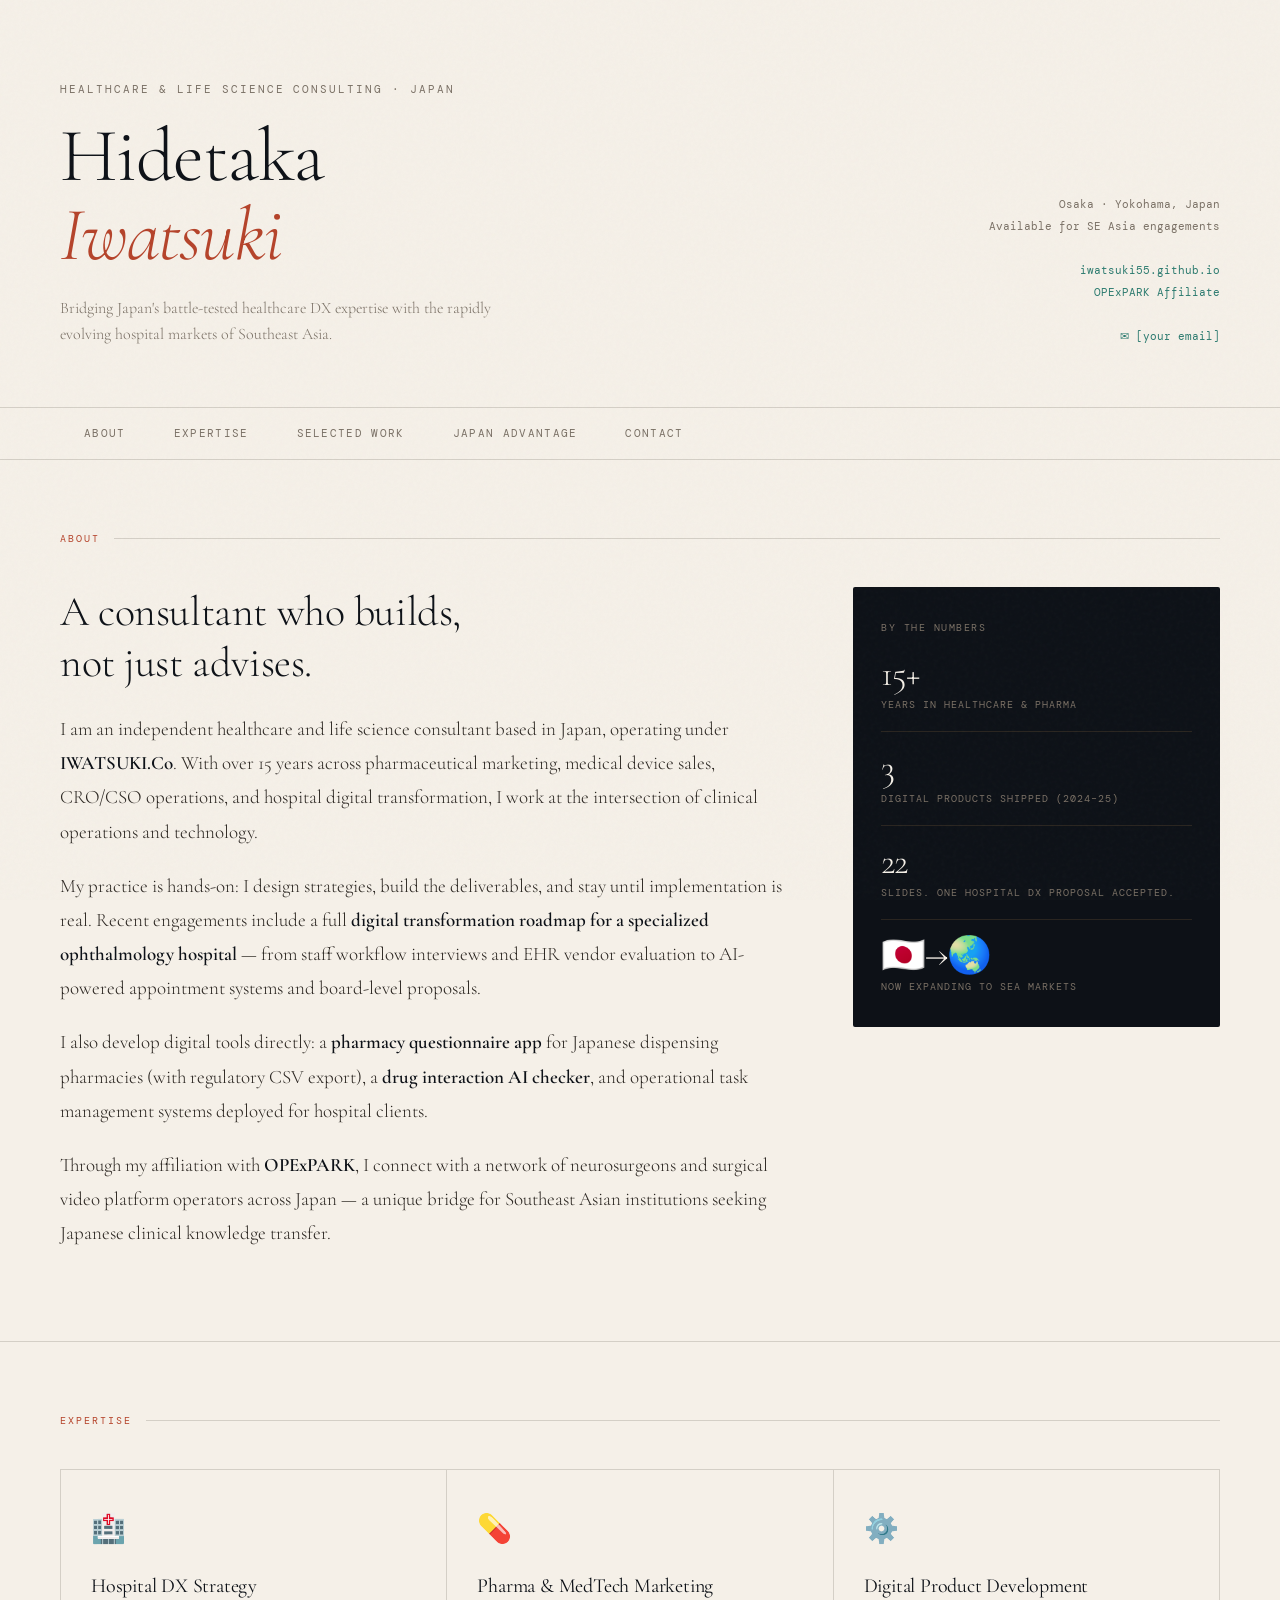
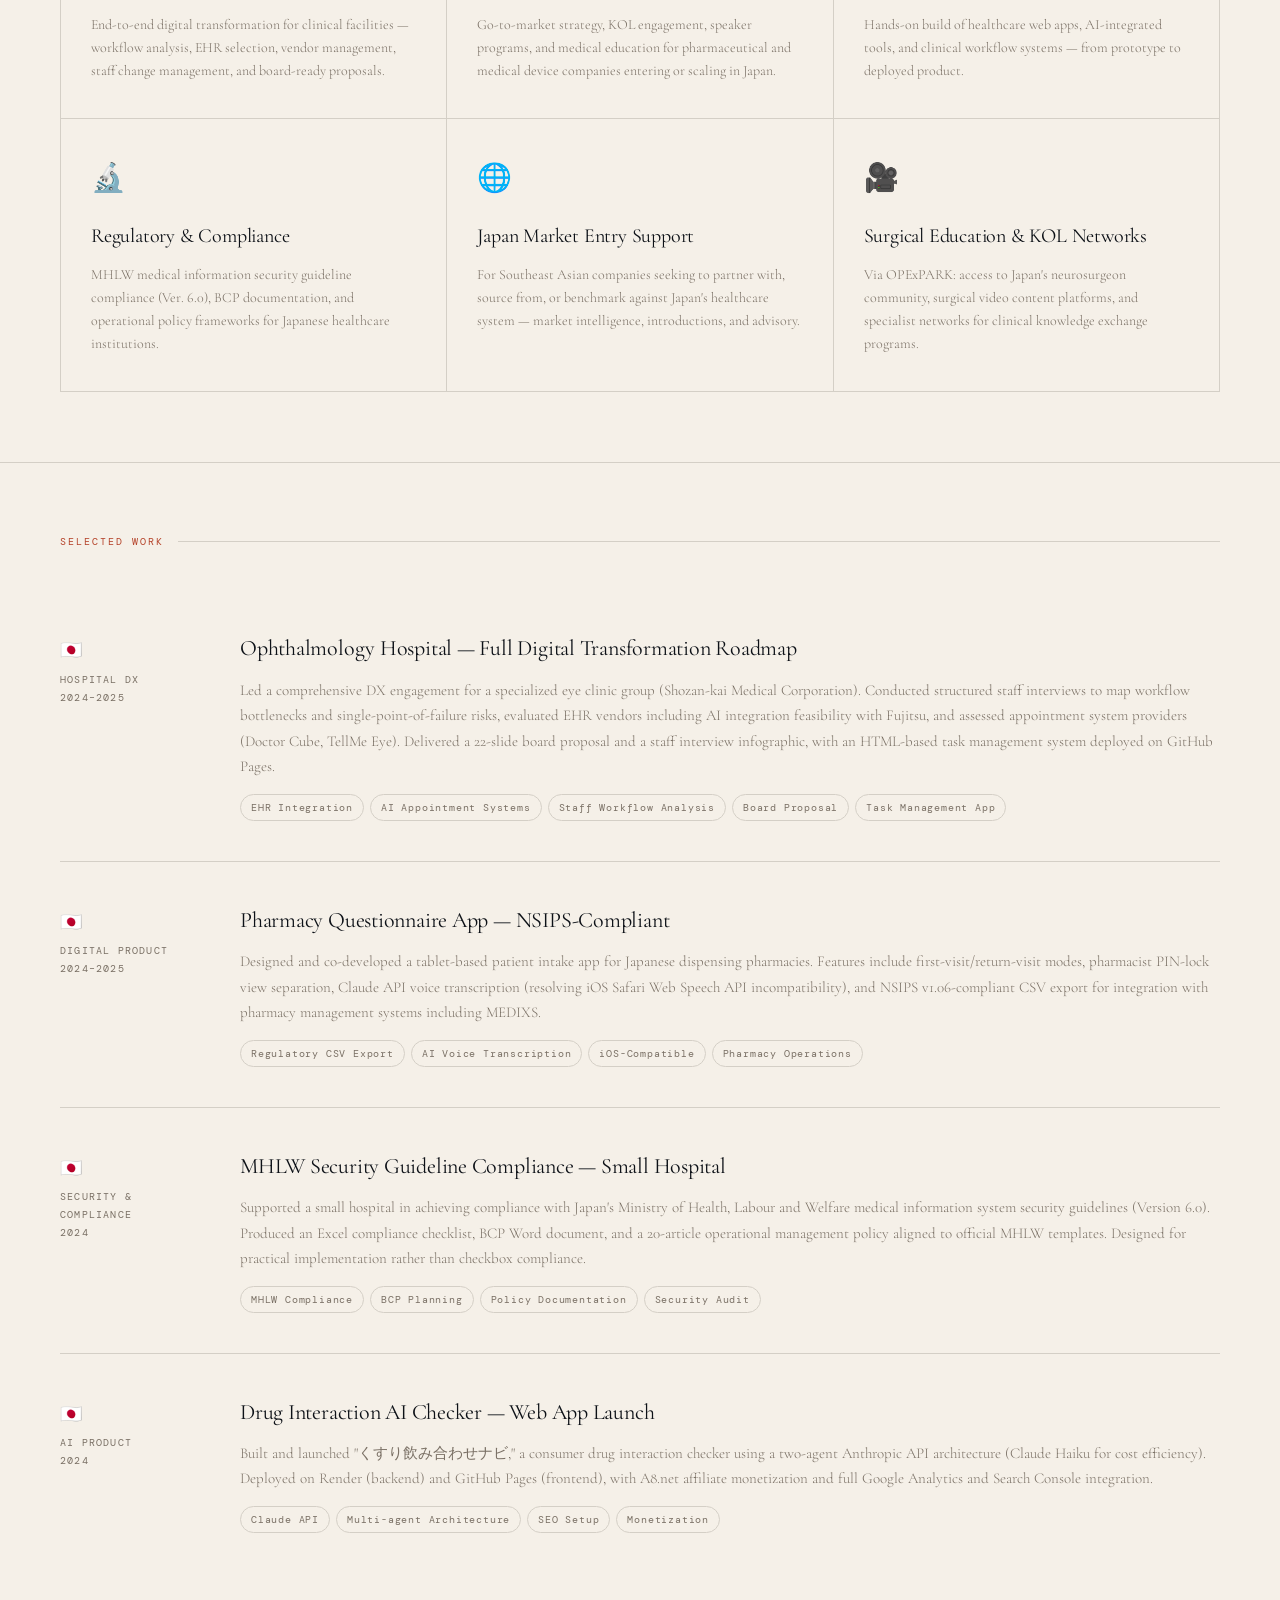
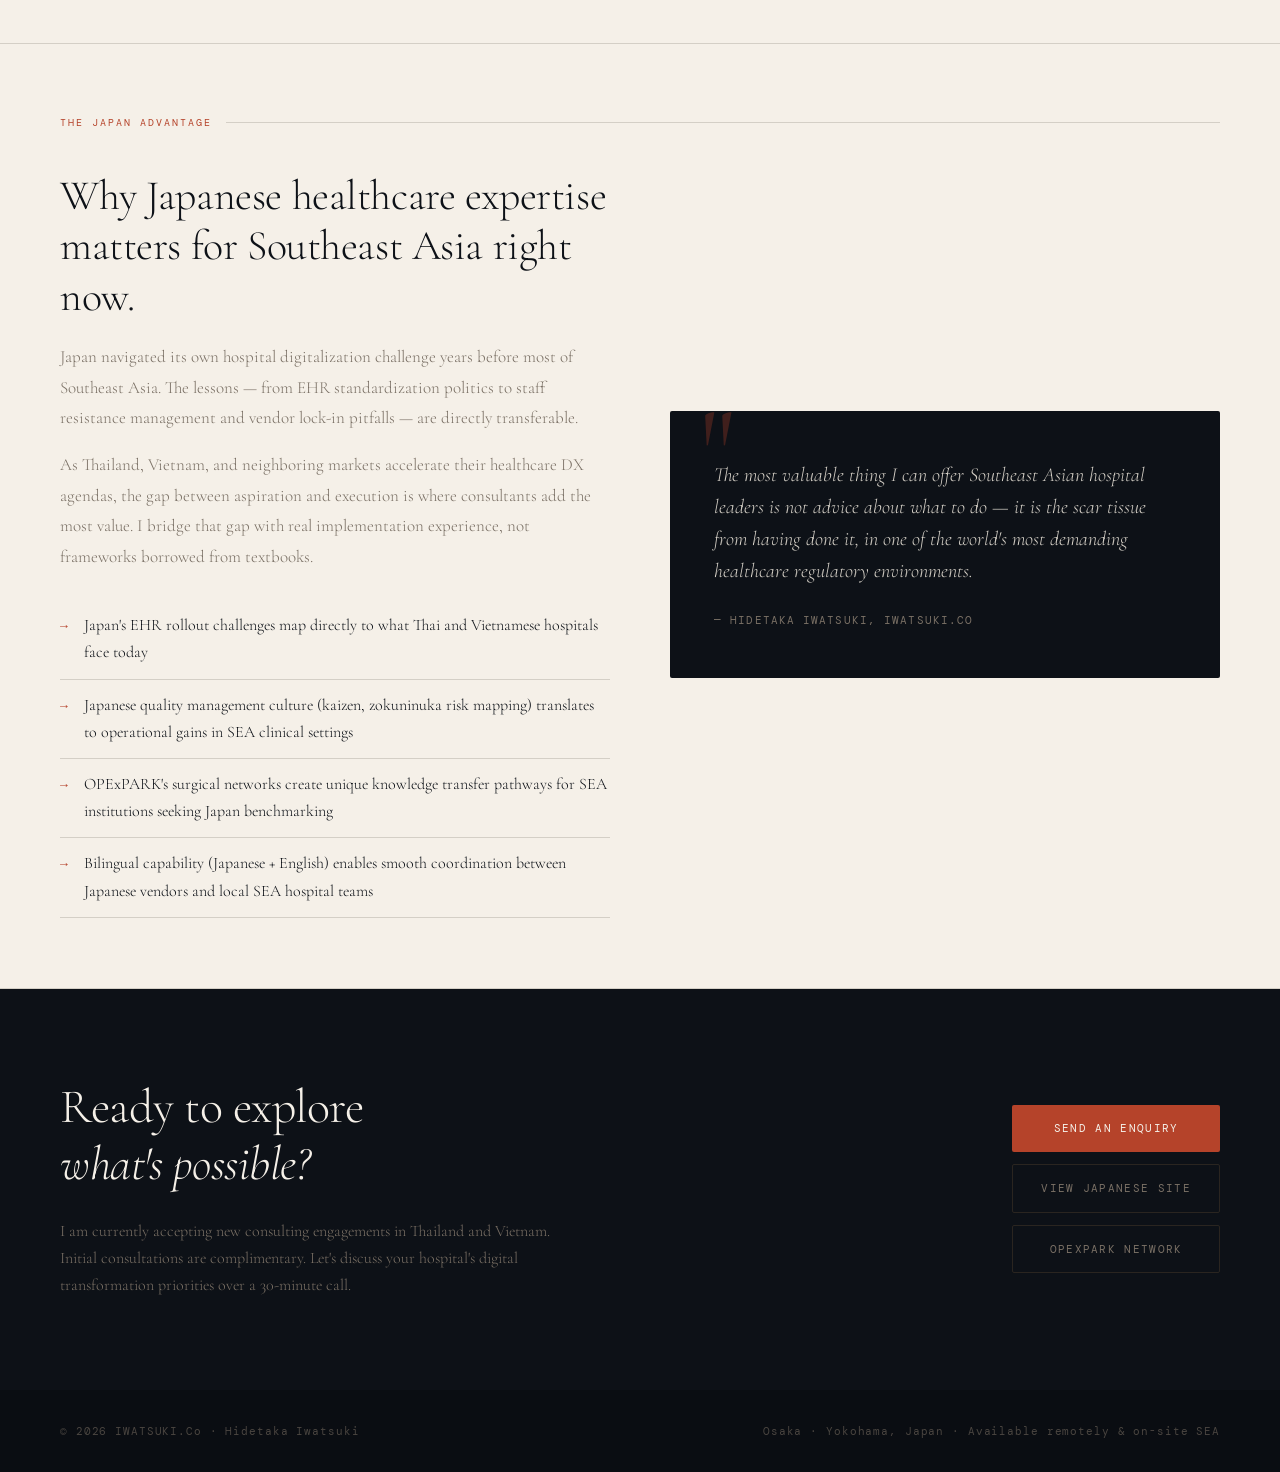
==== en/index.html @ a61d1fe3 "Rename :en:index.html to en/index.html" ====
<!DOCTYPE html>
<html lang="en">
<head>
<meta charset="UTF-8">
<meta name="viewport" content="width=device-width, initial-scale=1.0">
<title>Hidetaka Iwatsuki | Healthcare DX Consultant</title>
<link href="https://fonts.googleapis.com/css2?family=Cormorant+Garamond:ital,wght@0,300;0,400;0,600;1,300;1,400&family=DM+Mono:wght@300;400;500&display=swap" rel="stylesheet">
<style>
  :root {
    --ink: #0d1117;
    --paper: #f5f0e8;
    --accent: #b5432a;
    --muted: #7a7065;
    --line: #d4cfc6;
    --teal: #2a7a6e;
  }

  *, *::before, *::after { box-sizing: border-box; margin: 0; padding: 0; }

  html { scroll-behavior: smooth; }

  body {
    background: var(--paper);
    color: var(--ink);
    font-family: 'Cormorant Garamond', Georgia, serif;
    font-size: 18px;
    line-height: 1.7;
    overflow-x: hidden;
  }

  /* Grain texture overlay */
  body::before {
    content: '';
    position: fixed;
    inset: 0;
    background-image: url("data:image/svg+xml,%3Csvg viewBox='0 0 256 256' xmlns='http://www.w3.org/2000/svg'%3E%3Cfilter id='noise'%3E%3CfeTurbulence type='fractalNoise' baseFrequency='0.9' numOctaves='4' stitchTiles='stitch'/%3E%3C/filter%3E%3Crect width='100%25' height='100%25' filter='url(%23noise)' opacity='0.04'/%3E%3C/svg%3E");
    pointer-events: none;
    z-index: 1000;
    opacity: 0.6;
  }

  /* ── HEADER ── */
  header {
    position: relative;
    padding: 80px 60px 60px;
    border-bottom: 1px solid var(--line);
    display: grid;
    grid-template-columns: 1fr auto;
    align-items: end;
    gap: 40px;
    animation: fadeUp 0.9s ease both;
  }

  .header-eyebrow {
    font-family: 'DM Mono', monospace;
    font-size: 11px;
    letter-spacing: 0.18em;
    color: var(--muted);
    text-transform: uppercase;
    margin-bottom: 18px;
  }

  h1 {
    font-size: clamp(42px, 6vw, 76px);
    font-weight: 300;
    line-height: 1.05;
    letter-spacing: -0.02em;
  }

  h1 em {
    font-style: italic;
    color: var(--accent);
  }

  .header-sub {
    font-size: 16px;
    color: var(--muted);
    margin-top: 20px;
    font-weight: 300;
    max-width: 460px;
    line-height: 1.6;
  }

  .header-meta {
    text-align: right;
    font-family: 'DM Mono', monospace;
    font-size: 11px;
    color: var(--muted);
    line-height: 2;
  }

  .header-meta a {
    color: var(--teal);
    text-decoration: none;
    border-bottom: 1px solid transparent;
    transition: border-color 0.2s;
  }
  .header-meta a:hover { border-color: var(--teal); }

  /* ── NAV STRIPE ── */
  .nav-stripe {
    display: flex;
    gap: 0;
    border-bottom: 1px solid var(--line);
    padding: 0 60px;
    animation: fadeUp 0.9s 0.1s ease both;
    overflow-x: auto;
  }

  .nav-stripe a {
    font-family: 'DM Mono', monospace;
    font-size: 11px;
    letter-spacing: 0.12em;
    text-transform: uppercase;
    color: var(--muted);
    text-decoration: none;
    padding: 16px 24px 14px;
    border-bottom: 2px solid transparent;
    transition: all 0.2s;
    white-space: nowrap;
  }
  .nav-stripe a:hover { color: var(--ink); border-bottom-color: var(--accent); }

  /* ── SECTION ── */
  section {
    padding: 70px 60px;
    border-bottom: 1px solid var(--line);
    animation: fadeUp 0.8s ease both;
  }

  .section-label {
    font-family: 'DM Mono', monospace;
    font-size: 10px;
    letter-spacing: 0.2em;
    color: var(--accent);
    text-transform: uppercase;
    margin-bottom: 40px;
    display: flex;
    align-items: center;
    gap: 14px;
  }
  .section-label::after {
    content: '';
    flex: 1;
    height: 1px;
    background: var(--line);
  }

  h2 {
    font-size: clamp(28px, 4vw, 42px);
    font-weight: 300;
    line-height: 1.2;
    letter-spacing: -0.01em;
    margin-bottom: 24px;
  }

  /* ── ABOUT ── */
  .about-grid {
    display: grid;
    grid-template-columns: 2fr 1fr;
    gap: 60px;
    align-items: start;
  }

  .about-body p {
    font-size: 19px;
    font-weight: 300;
    line-height: 1.8;
    color: #2a2520;
    margin-bottom: 20px;
  }

  .about-body p strong {
    font-weight: 600;
    color: var(--ink);
  }

  .aside-card {
    background: var(--ink);
    color: var(--paper);
    padding: 32px 28px;
    border-radius: 2px;
  }

  .aside-card .card-label {
    font-family: 'DM Mono', monospace;
    font-size: 10px;
    letter-spacing: 0.15em;
    color: #7a7065;
    text-transform: uppercase;
    margin-bottom: 20px;
  }

  .aside-stat {
    margin-bottom: 18px;
    padding-bottom: 18px;
    border-bottom: 1px solid #2a2520;
  }
  .aside-stat:last-child { margin-bottom: 0; padding-bottom: 0; border-bottom: none; }

  .aside-stat .num {
    font-size: 36px;
    font-weight: 300;
    color: #f5f0e8;
    line-height: 1;
    letter-spacing: -0.03em;
  }

  .aside-stat .desc {
    font-family: 'DM Mono', monospace;
    font-size: 10px;
    color: #7a7065;
    text-transform: uppercase;
    letter-spacing: 0.1em;
    margin-top: 4px;
  }

  /* ── EXPERTISE ── */
  .expertise-grid {
    display: grid;
    grid-template-columns: repeat(3, 1fr);
    gap: 1px;
    background: var(--line);
    border: 1px solid var(--line);
  }

  .expertise-card {
    background: var(--paper);
    padding: 36px 30px;
    transition: background 0.2s;
  }
  .expertise-card:hover { background: #ede8df; }

  .expertise-icon {
    font-size: 28px;
    margin-bottom: 16px;
    display: block;
  }

  .expertise-card h3 {
    font-size: 20px;
    font-weight: 400;
    margin-bottom: 10px;
    letter-spacing: -0.01em;
  }

  .expertise-card p {
    font-size: 14px;
    color: var(--muted);
    line-height: 1.65;
    font-weight: 300;
  }

  /* ── CASE STUDIES ── */
  .cases {
    display: flex;
    flex-direction: column;
    gap: 0;
  }

  .case-item {
    display: grid;
    grid-template-columns: 140px 1fr;
    gap: 40px;
    padding: 40px 0;
    border-bottom: 1px solid var(--line);
    align-items: start;
  }
  .case-item:last-child { border-bottom: none; }

  .case-tag {
    font-family: 'DM Mono', monospace;
    font-size: 10px;
    letter-spacing: 0.12em;
    color: var(--muted);
    text-transform: uppercase;
    line-height: 1.8;
    padding-top: 4px;
  }

  .case-tag .country {
    display: block;
    font-size: 18px;
    margin-bottom: 4px;
  }

  .case-content h3 {
    font-size: 22px;
    font-weight: 400;
    margin-bottom: 10px;
    letter-spacing: -0.01em;
  }

  .case-content p {
    font-size: 15px;
    color: var(--muted);
    line-height: 1.7;
    font-weight: 300;
    margin-bottom: 14px;
  }

  .case-tags {
    display: flex;
    flex-wrap: wrap;
    gap: 6px;
  }

  .tag {
    font-family: 'DM Mono', monospace;
    font-size: 10px;
    letter-spacing: 0.08em;
    padding: 4px 10px;
    border: 1px solid var(--line);
    color: var(--muted);
    border-radius: 20px;
  }

  /* ── WHY JAPAN ── */
  .why-grid {
    display: grid;
    grid-template-columns: 1fr 1fr;
    gap: 60px;
    align-items: center;
  }

  .why-text h2 { margin-bottom: 20px; }

  .why-text p {
    font-size: 17px;
    color: var(--muted);
    font-weight: 300;
    line-height: 1.8;
    margin-bottom: 16px;
  }

  .bridge-list {
    list-style: none;
    margin-top: 28px;
  }

  .bridge-list li {
    font-size: 16px;
    padding: 12px 0;
    border-bottom: 1px solid var(--line);
    display: flex;
    gap: 16px;
    align-items: baseline;
    font-weight: 300;
  }

  .bridge-list li::before {
    content: '→';
    font-family: 'DM Mono', monospace;
    color: var(--accent);
    font-size: 13px;
    flex-shrink: 0;
  }

  .quote-block {
    background: var(--ink);
    color: var(--paper);
    padding: 48px 44px;
    border-radius: 2px;
    position: relative;
  }

  .quote-block::before {
    content: '"';
    font-size: 120px;
    color: var(--accent);
    opacity: 0.3;
    position: absolute;
    top: -20px;
    left: 30px;
    font-family: 'Cormorant Garamond', serif;
    line-height: 1;
  }

  .quote-block p {
    font-size: 20px;
    font-weight: 300;
    font-style: italic;
    line-height: 1.6;
    color: #d4cfc6;
    position: relative;
    z-index: 1;
  }

  .quote-block .quote-attr {
    margin-top: 24px;
    font-family: 'DM Mono', monospace;
    font-size: 11px;
    letter-spacing: 0.1em;
    color: #7a7065;
    text-transform: uppercase;
  }

  /* ── CTA ── */
  .cta-section {
    padding: 90px 60px;
    background: var(--ink);
    color: var(--paper);
    border-bottom: none;
    display: grid;
    grid-template-columns: 1fr auto;
    align-items: center;
    gap: 60px;
  }

  .cta-section h2 {
    color: var(--paper);
    font-size: clamp(28px, 4vw, 48px);
  }

  .cta-section p {
    font-size: 16px;
    color: #7a7065;
    font-weight: 300;
    margin-top: 16px;
    max-width: 500px;
    line-height: 1.7;
  }

  .cta-buttons {
    display: flex;
    flex-direction: column;
    gap: 12px;
    min-width: 200px;
  }

  .btn {
    display: inline-block;
    padding: 14px 28px;
    font-family: 'DM Mono', monospace;
    font-size: 11px;
    letter-spacing: 0.12em;
    text-transform: uppercase;
    text-decoration: none;
    text-align: center;
    border-radius: 2px;
    transition: all 0.2s;
    cursor: pointer;
    border: none;
  }

  .btn-primary {
    background: var(--accent);
    color: var(--paper);
  }
  .btn-primary:hover { background: #9a3522; }

  .btn-outline {
    background: transparent;
    color: #7a7065;
    border: 1px solid #2a2520;
  }
  .btn-outline:hover { border-color: #7a7065; color: var(--paper); }

  /* ── FOOTER ── */
  footer {
    padding: 32px 60px;
    display: flex;
    justify-content: space-between;
    align-items: center;
    background: #0a0d12;
    color: #4a4540;
    font-family: 'DM Mono', monospace;
    font-size: 11px;
    letter-spacing: 0.08em;
  }

  /* ── ANIMATIONS ── */
  @keyframes fadeUp {
    from { opacity: 0; transform: translateY(24px); }
    to   { opacity: 1; transform: translateY(0); }
  }

  section:nth-child(2) { animation-delay: 0.15s; }
  section:nth-child(3) { animation-delay: 0.25s; }
  section:nth-child(4) { animation-delay: 0.35s; }

  /* ── RESPONSIVE ── */
  @media (max-width: 860px) {
    header, section, .cta-section { padding: 48px 24px; }
    .nav-stripe { padding: 0 24px; }
    header, .about-grid, .why-grid, .cta-section { grid-template-columns: 1fr; }
    .expertise-grid { grid-template-columns: 1fr; }
    .header-meta { text-align: left; }
    .case-item { grid-template-columns: 1fr; gap: 12px; }
    footer { flex-direction: column; gap: 12px; text-align: center; }
  }
</style>
</head>
<body>

<!-- HEADER -->
<header id="top">
  <div>
    <div class="header-eyebrow">Healthcare &amp; Life Science Consulting · Japan</div>
    <h1>Hidetaka<br><em>Iwatsuki</em></h1>
    <p class="header-sub">
      Bridging Japan's battle-tested healthcare DX expertise with the rapidly evolving hospital markets of Southeast Asia.
    </p>
  </div>
  <div class="header-meta">
    <div>Osaka · Yokohama, Japan</div>
    <div>Available for SE Asia engagements</div>
    <br>
    <div><a href="https://iwatsuki55.github.io" target="_blank">iwatsuki55.github.io</a></div>
    <div><a href="https://opexpark.co.jp" target="_blank">OPExPARK Affiliate</a></div>
    <br>
    <div style="color: #2a7a6e;">✉ [your email]</div>
  </div>
</header>

<!-- NAV -->
<nav class="nav-stripe">
  <a href="#about">About</a>
  <a href="#expertise">Expertise</a>
  <a href="#work">Selected Work</a>
  <a href="#why">Japan Advantage</a>
  <a href="#contact">Contact</a>
</nav>

<!-- ABOUT -->
<section id="about">
  <div class="section-label">About</div>
  <div class="about-grid">
    <div class="about-body">
      <h2>A consultant who builds,<br>not just advises.</h2>
      <p>
        I am an independent healthcare and life science consultant based in Japan, operating under <strong>IWATSUKI.Co</strong>. With over 15 years across pharmaceutical marketing, medical device sales, CRO/CSO operations, and hospital digital transformation, I work at the intersection of clinical operations and technology.
      </p>
      <p>
        My practice is hands-on: I design strategies, build the deliverables, and stay until implementation is real. Recent engagements include a full <strong>digital transformation roadmap for a specialized ophthalmology hospital</strong> — from staff workflow interviews and EHR vendor evaluation to AI-powered appointment systems and board-level proposals.
      </p>
      <p>
        I also develop digital tools directly: a <strong>pharmacy questionnaire app</strong> for Japanese dispensing pharmacies (with regulatory CSV export), a <strong>drug interaction AI checker</strong>, and operational task management systems deployed for hospital clients.
      </p>
      <p>
        Through my affiliation with <strong>OPExPARK</strong>, I connect with a network of neurosurgeons and surgical video platform operators across Japan — a unique bridge for Southeast Asian institutions seeking Japanese clinical knowledge transfer.
      </p>
    </div>
    <div>
      <div class="aside-card">
        <div class="card-label">By the numbers</div>
        <div class="aside-stat">
          <div class="num">15+</div>
          <div class="desc">Years in healthcare &amp; pharma</div>
        </div>
        <div class="aside-stat">
          <div class="num">3</div>
          <div class="desc">Digital products shipped (2024–25)</div>
        </div>
        <div class="aside-stat">
          <div class="num">22</div>
          <div class="desc">Slides. One hospital DX proposal accepted.</div>
        </div>
        <div class="aside-stat">
          <div class="num">🇯🇵→🌏</div>
          <div class="desc">Now expanding to SEA markets</div>
        </div>
      </div>
    </div>
  </div>
</section>

<!-- EXPERTISE -->
<section id="expertise">
  <div class="section-label">Expertise</div>
  <div class="expertise-grid">
    <div class="expertise-card">
      <span class="expertise-icon">🏥</span>
      <h3>Hospital DX Strategy</h3>
      <p>End-to-end digital transformation for clinical facilities — workflow analysis, EHR selection, vendor management, staff change management, and board-ready proposals.</p>
    </div>
    <div class="expertise-card">
      <span class="expertise-icon">💊</span>
      <h3>Pharma &amp; MedTech Marketing</h3>
      <p>Go-to-market strategy, KOL engagement, speaker programs, and medical education for pharmaceutical and medical device companies entering or scaling in Japan.</p>
    </div>
    <div class="expertise-card">
      <span class="expertise-icon">⚙️</span>
      <h3>Digital Product Development</h3>
      <p>Hands-on build of healthcare web apps, AI-integrated tools, and clinical workflow systems — from prototype to deployed product.</p>
    </div>
    <div class="expertise-card">
      <span class="expertise-icon">🔬</span>
      <h3>Regulatory &amp; Compliance</h3>
      <p>MHLW medical information security guideline compliance (Ver. 6.0), BCP documentation, and operational policy frameworks for Japanese healthcare institutions.</p>
    </div>
    <div class="expertise-card">
      <span class="expertise-icon">🌐</span>
      <h3>Japan Market Entry Support</h3>
      <p>For Southeast Asian companies seeking to partner with, source from, or benchmark against Japan's healthcare system — market intelligence, introductions, and advisory.</p>
    </div>
    <div class="expertise-card">
      <span class="expertise-icon">🎥</span>
      <h3>Surgical Education &amp; KOL Networks</h3>
      <p>Via OPExPARK: access to Japan's neurosurgeon community, surgical video content platforms, and specialist networks for clinical knowledge exchange programs.</p>
    </div>
  </div>
</section>

<!-- SELECTED WORK -->
<section id="work">
  <div class="section-label">Selected Work</div>
  <div class="cases">
    <div class="case-item">
      <div class="case-tag">
        <span class="country">🇯🇵</span>
        Hospital DX<br>2024–2025
      </div>
      <div class="case-content">
        <h3>Ophthalmology Hospital — Full Digital Transformation Roadmap</h3>
        <p>Led a comprehensive DX engagement for a specialized eye clinic group (Shozan-kai Medical Corporation). Conducted structured staff interviews to map workflow bottlenecks and single-point-of-failure risks, evaluated EHR vendors including AI integration feasibility with Fujitsu, and assessed appointment system providers (Doctor Cube, TellMe Eye). Delivered a 22-slide board proposal and a staff interview infographic, with an HTML-based task management system deployed on GitHub Pages.</p>
        <div class="case-tags">
          <span class="tag">EHR Integration</span>
          <span class="tag">AI Appointment Systems</span>
          <span class="tag">Staff Workflow Analysis</span>
          <span class="tag">Board Proposal</span>
          <span class="tag">Task Management App</span>
        </div>
      </div>
    </div>
    <div class="case-item">
      <div class="case-tag">
        <span class="country">🇯🇵</span>
        Digital Product<br>2024–2025
      </div>
      <div class="case-content">
        <h3>Pharmacy Questionnaire App — NSIPS-Compliant</h3>
        <p>Designed and co-developed a tablet-based patient intake app for Japanese dispensing pharmacies. Features include first-visit/return-visit modes, pharmacist PIN-lock view separation, Claude API voice transcription (resolving iOS Safari Web Speech API incompatibility), and NSIPS v1.06-compliant CSV export for integration with pharmacy management systems including MEDIXS.</p>
        <div class="case-tags">
          <span class="tag">Regulatory CSV Export</span>
          <span class="tag">AI Voice Transcription</span>
          <span class="tag">iOS-Compatible</span>
          <span class="tag">Pharmacy Operations</span>
        </div>
      </div>
    </div>
    <div class="case-item">
      <div class="case-tag">
        <span class="country">🇯🇵</span>
        Security &amp; Compliance<br>2024
      </div>
      <div class="case-content">
        <h3>MHLW Security Guideline Compliance — Small Hospital</h3>
        <p>Supported a small hospital in achieving compliance with Japan's Ministry of Health, Labour and Welfare medical information system security guidelines (Version 6.0). Produced an Excel compliance checklist, BCP Word document, and a 20-article operational management policy aligned to official MHLW templates. Designed for practical implementation rather than checkbox compliance.</p>
        <div class="case-tags">
          <span class="tag">MHLW Compliance</span>
          <span class="tag">BCP Planning</span>
          <span class="tag">Policy Documentation</span>
          <span class="tag">Security Audit</span>
        </div>
      </div>
    </div>
    <div class="case-item">
      <div class="case-tag">
        <span class="country">🇯🇵</span>
        AI Product<br>2024
      </div>
      <div class="case-content">
        <h3>Drug Interaction AI Checker — Web App Launch</h3>
        <p>Built and launched "くすり飲み合わせナビ," a consumer drug interaction checker using a two-agent Anthropic API architecture (Claude Haiku for cost efficiency). Deployed on Render (backend) and GitHub Pages (frontend), with A8.net affiliate monetization and full Google Analytics and Search Console integration.</p>
        <div class="case-tags">
          <span class="tag">Claude API</span>
          <span class="tag">Multi-agent Architecture</span>
          <span class="tag">SEO Setup</span>
          <span class="tag">Monetization</span>
        </div>
      </div>
    </div>
  </div>
</section>

<!-- WHY JAPAN -->
<section id="why">
  <div class="section-label">The Japan Advantage</div>
  <div class="why-grid">
    <div class="why-text">
      <h2>Why Japanese healthcare expertise matters for Southeast Asia right now.</h2>
      <p>
        Japan navigated its own hospital digitalization challenge years before most of Southeast Asia. The lessons — from EHR standardization politics to staff resistance management and vendor lock-in pitfalls — are directly transferable.
      </p>
      <p>
        As Thailand, Vietnam, and neighboring markets accelerate their healthcare DX agendas, the gap between aspiration and execution is where consultants add the most value. I bridge that gap with real implementation experience, not frameworks borrowed from textbooks.
      </p>
      <ul class="bridge-list">
        <li>Japan's EHR rollout challenges map directly to what Thai and Vietnamese hospitals face today</li>
        <li>Japanese quality management culture (kaizen, zokuninuka risk mapping) translates to operational gains in SEA clinical settings</li>
        <li>OPExPARK's surgical networks create unique knowledge transfer pathways for SEA institutions seeking Japan benchmarking</li>
        <li>Bilingual capability (Japanese + English) enables smooth coordination between Japanese vendors and local SEA hospital teams</li>
      </ul>
    </div>
    <div class="quote-block">
      <p>The most valuable thing I can offer Southeast Asian hospital leaders is not advice about what to do — it is the scar tissue from having done it, in one of the world's most demanding healthcare regulatory environments.</p>
      <div class="quote-attr">— Hidetaka Iwatsuki, IWATSUKI.Co</div>
    </div>
  </div>
</section>

<!-- CTA -->
<section id="contact" class="cta-section">
  <div>
    <h2>Ready to explore<br><em>what's possible?</em></h2>
    <p>
      I am currently accepting new consulting engagements in Thailand and Vietnam. Initial consultations are complimentary. Let's discuss your hospital's digital transformation priorities over a 30-minute call.
    </p>
  </div>
  <div class="cta-buttons">
    <a href="mailto:[your-email]" class="btn btn-primary">Send an Enquiry</a>
    <a href="https://iwatsuki55.github.io" target="_blank" class="btn btn-outline">View Japanese Site</a>
    <a href="https://opexpark.co.jp" target="_blank" class="btn btn-outline">OPExPARK Network</a>
  </div>
</section>

<footer>
  <div>© 2026 IWATSUKI.Co · Hidetaka Iwatsuki</div>
  <div>Osaka · Yokohama, Japan · Available remotely &amp; on-site SEA</div>
</footer>

</body>
</html>
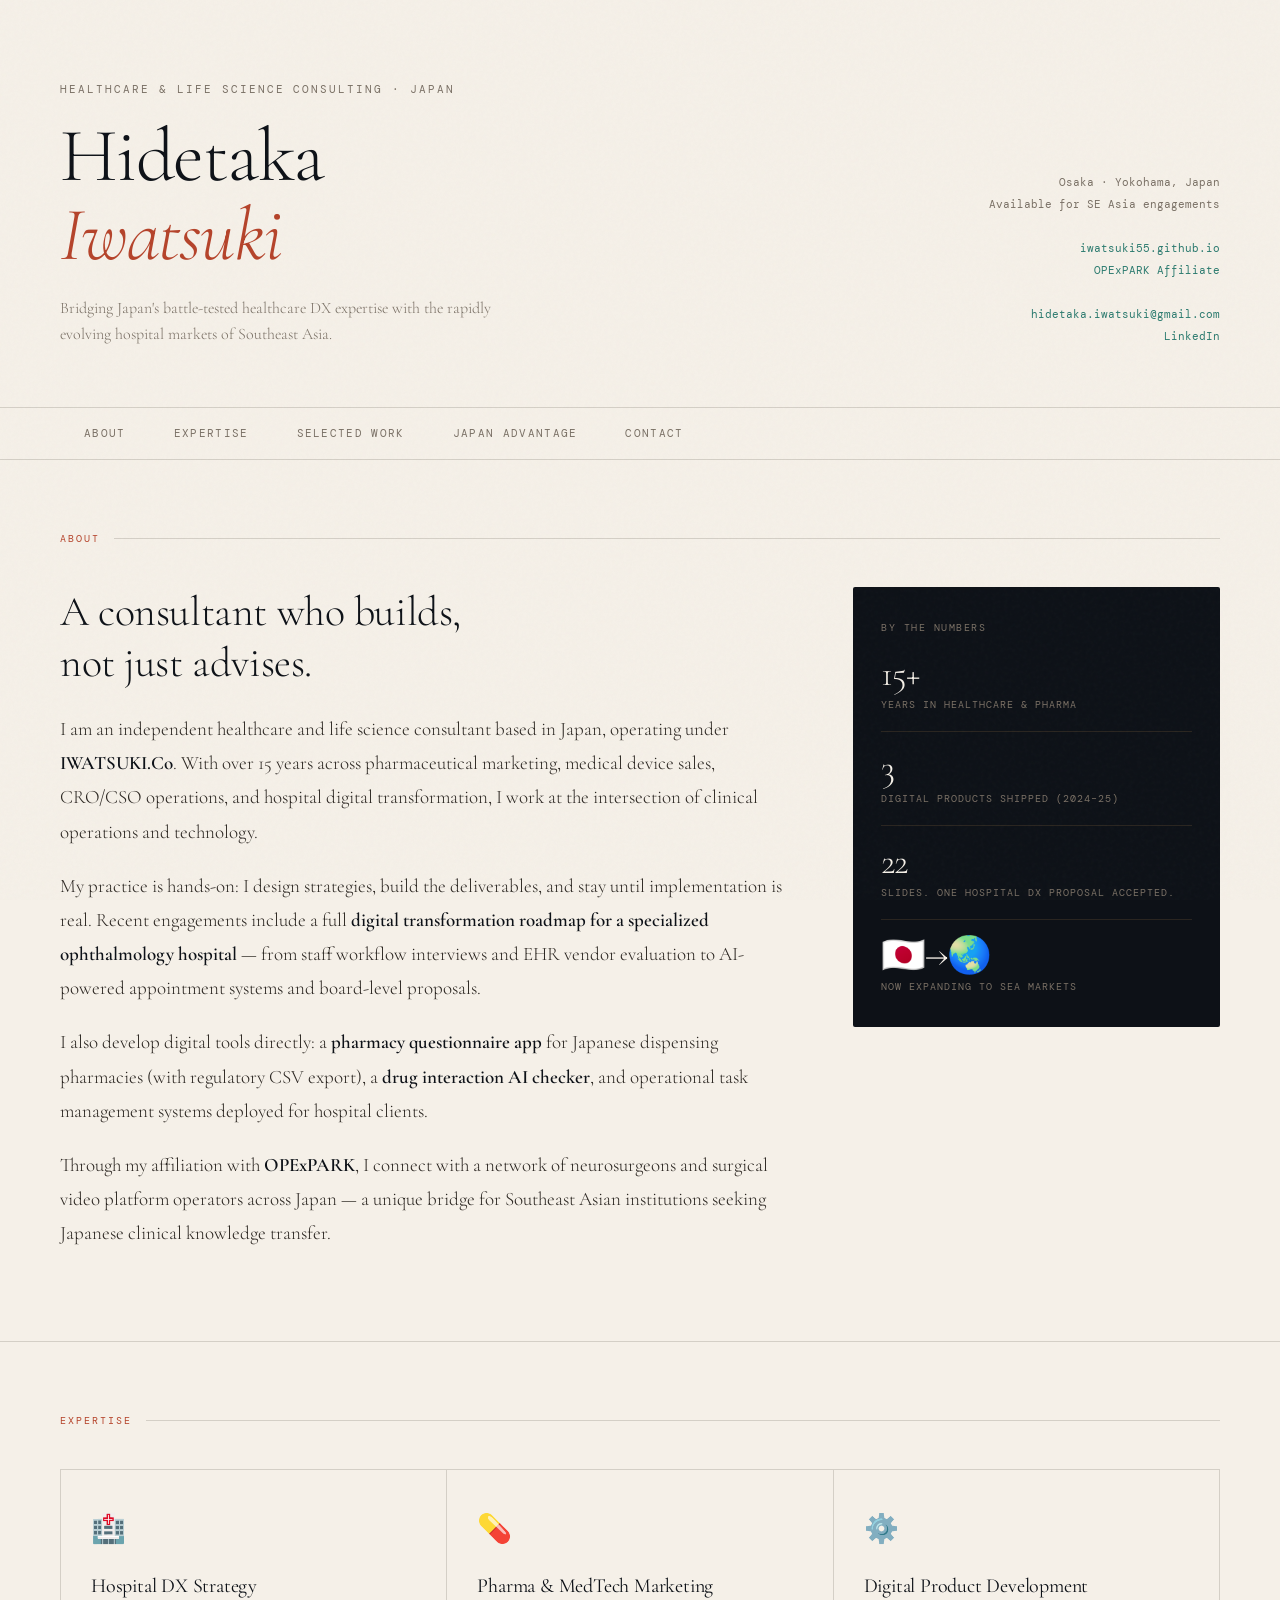
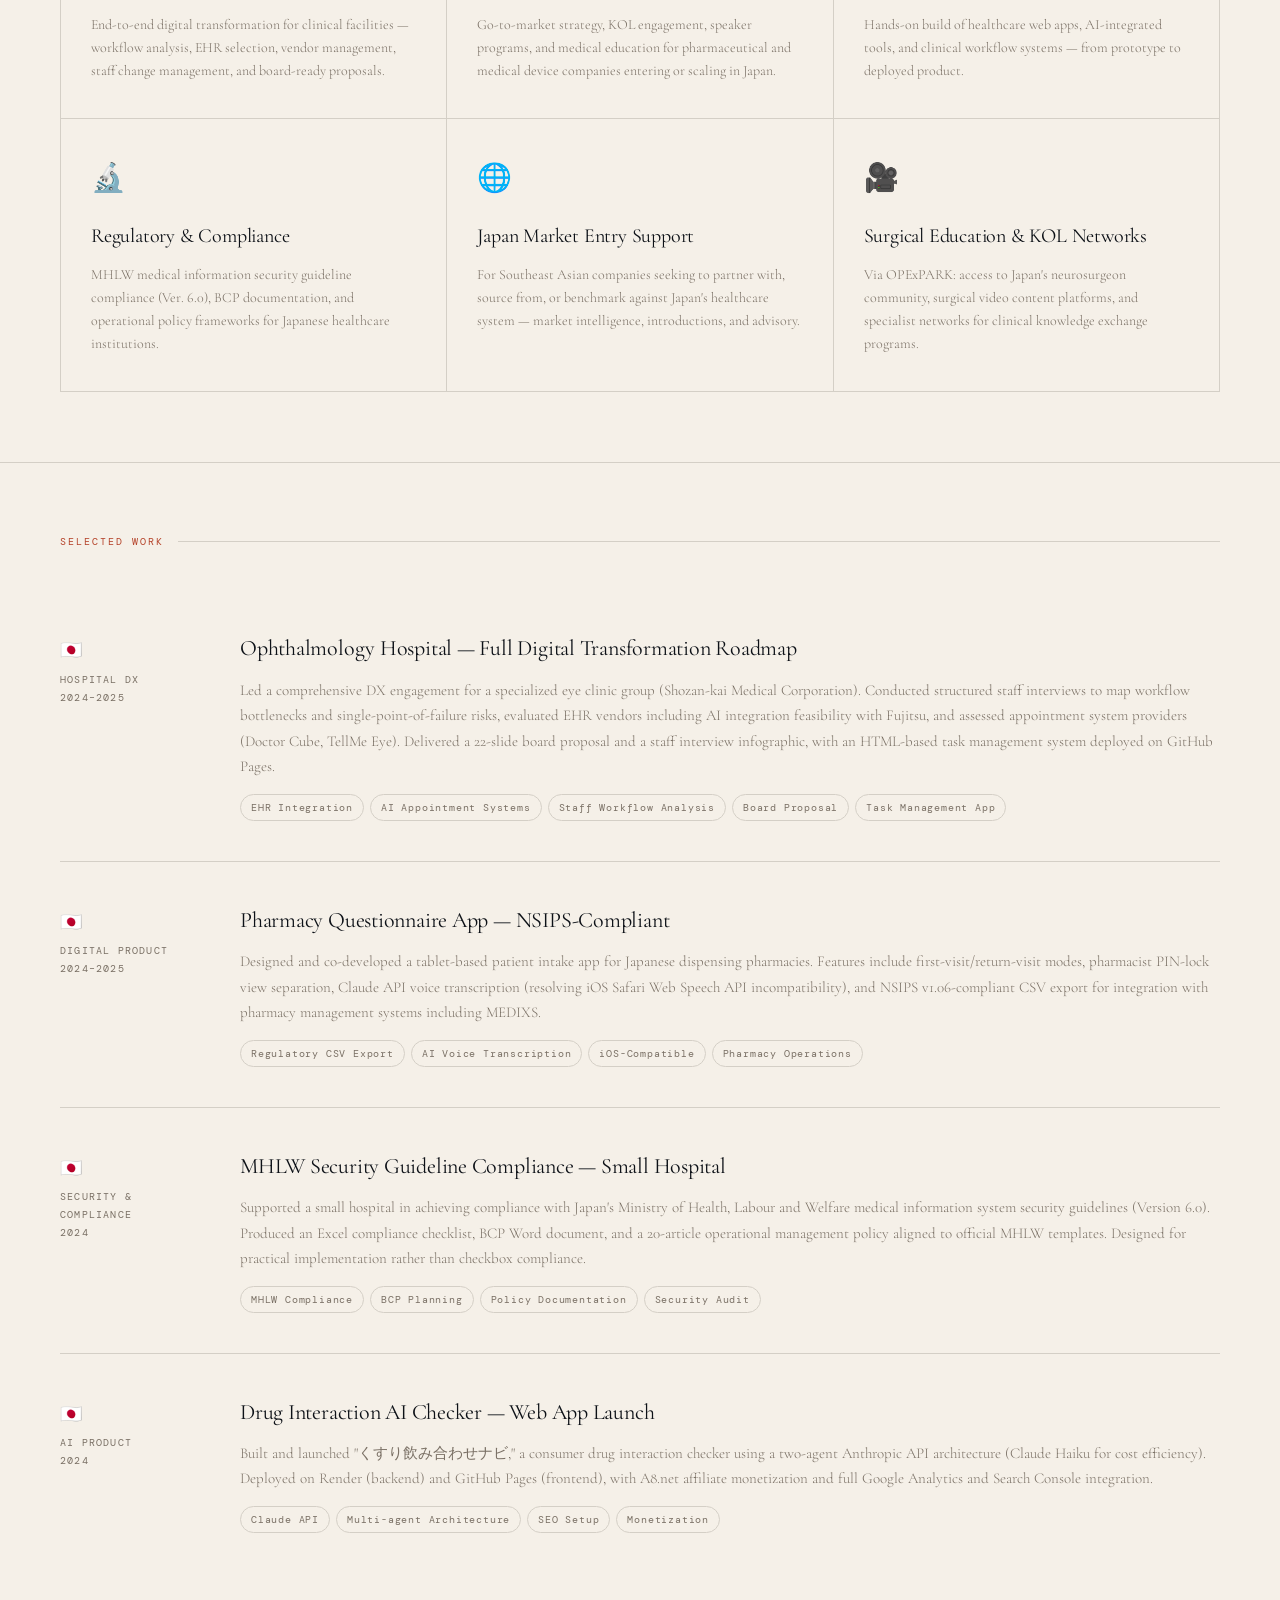
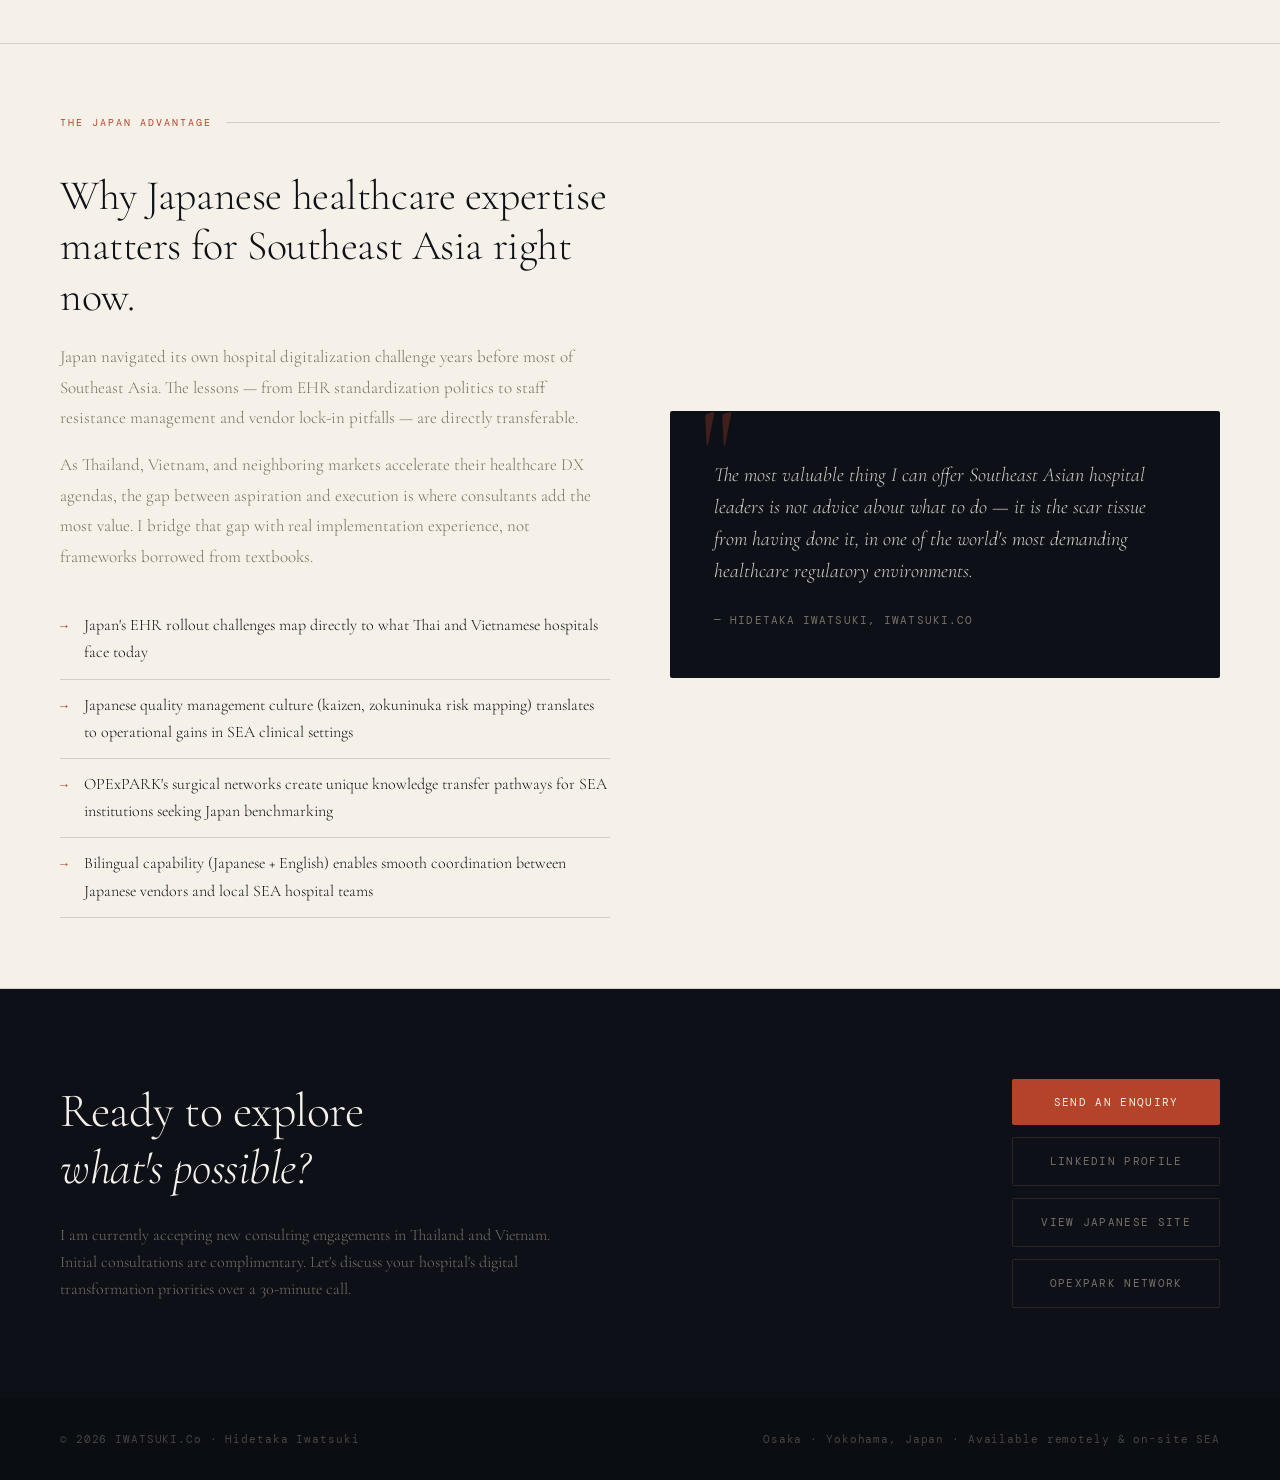
==== commit ab0b1412: "Add files via upload" ====
--- a/en/index.html
+++ b/en/index.html
@@ -509,7 +509,8 @@
     <div><a href="https://iwatsuki55.github.io" target="_blank">iwatsuki55.github.io</a></div>
     <div><a href="https://opexpark.co.jp" target="_blank">OPExPARK Affiliate</a></div>
     <br>
-    <div style="color: #2a7a6e;">✉ [your email]</div>
+    <div><a href="mailto:hidetaka.iwatsuki@gmail.com">hidetaka.iwatsuki@gmail.com</a></div>
+    <div><a href="https://www.linkedin.com/in/hidetaka-iwatsuki-27a6373a/" target="_blank">LinkedIn</a></div>
   </div>
 </header>
 
@@ -709,7 +710,8 @@
     </p>
   </div>
   <div class="cta-buttons">
-    <a href="mailto:[your-email]" class="btn btn-primary">Send an Enquiry</a>
+    <a href="mailto:hidetaka.iwatsuki@gmail.com" class="btn btn-primary">Send an Enquiry</a>
+    <a href="https://www.linkedin.com/in/hidetaka-iwatsuki-27a6373a/" target="_blank" class="btn btn-outline">LinkedIn Profile</a>
     <a href="https://iwatsuki55.github.io" target="_blank" class="btn btn-outline">View Japanese Site</a>
     <a href="https://opexpark.co.jp" target="_blank" class="btn btn-outline">OPExPARK Network</a>
   </div>
